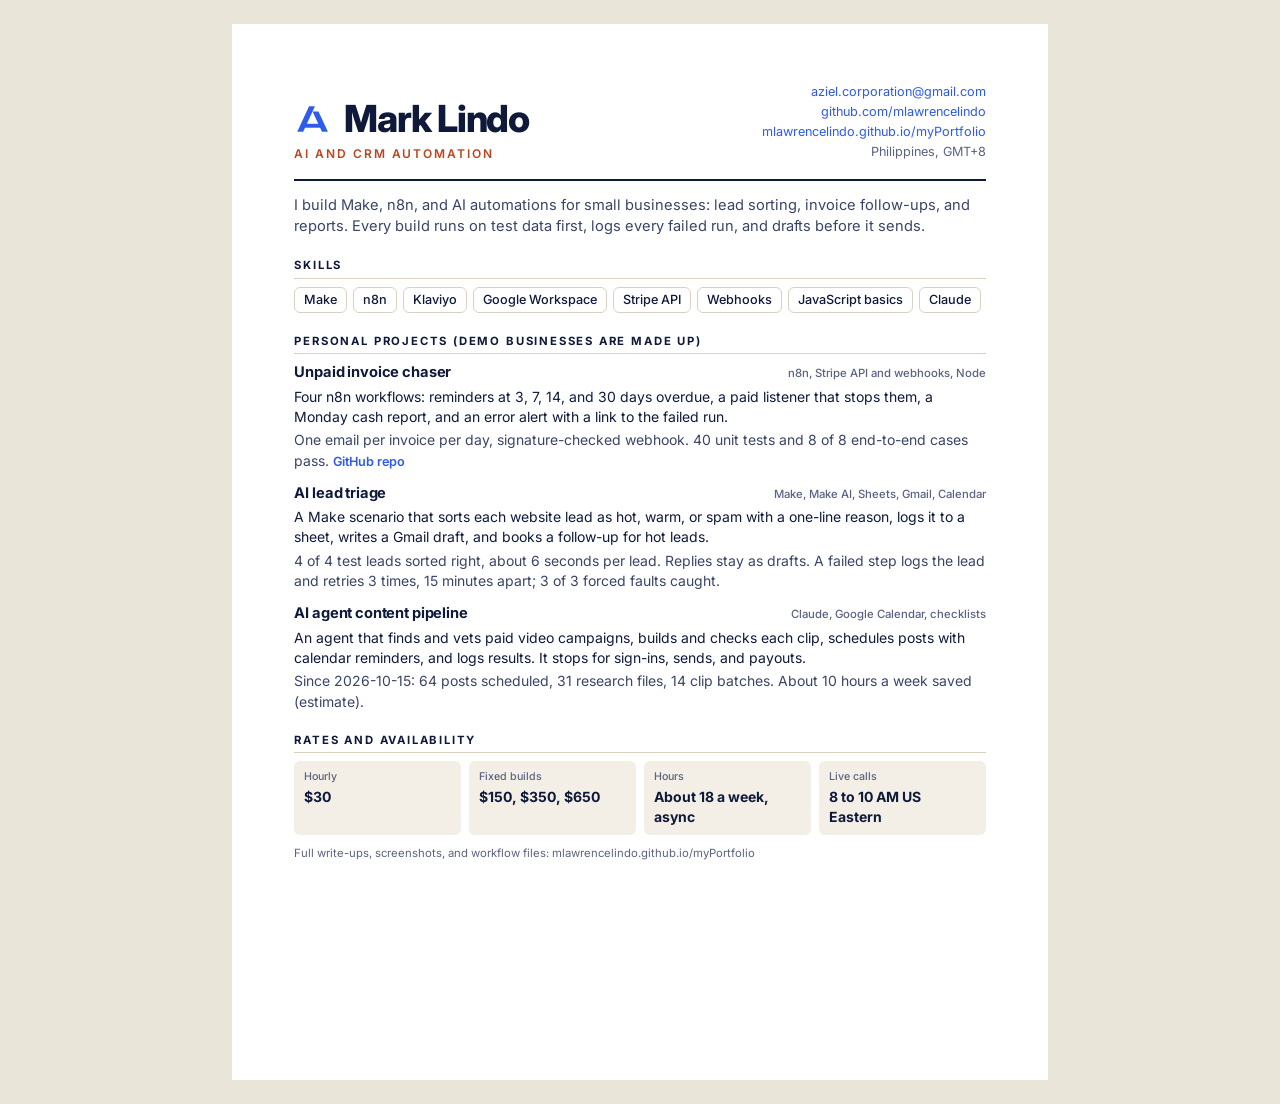
==== cv.html @ 78f50025 "Static Aziel portfolio and one-page CV" ====
<!doctype html>
<html lang="en">
<head>
<meta charset="utf-8">
<title>Mark Lindo | CV</title>
<link rel="preconnect" href="https://fonts.googleapis.com">
<link rel="preconnect" href="https://fonts.gstatic.com" crossorigin>
<link rel="stylesheet" href="https://fonts.googleapis.com/css2?family=Inter:wght@400;500;600;700;800&display=swap">
<style>
  @page { size: Letter; margin: 0; }
  * { box-sizing: border-box; }
  html, body { margin: 0; }
  body {
    font-family: "Inter", system-ui, sans-serif; color: #0F1A3A; background: #FFFFFF;
    font-size: 10.5pt; line-height: 1.45; -webkit-print-color-adjust: exact; print-color-adjust: exact;
  }
  .page { width: 8.5in; min-height: 11in; padding: 0.6in 0.65in; }
  h1, h2, h3, p, ul, dl, dd { margin: 0; }
  ul { padding: 0; list-style: none; }
  a { color: #2F5BEA; text-decoration: none; }

  header { display: grid; grid-template-columns: 1fr auto; gap: 24px; align-items: end; padding-bottom: 16px; border-bottom: 2px solid #0F1A3A; }
  .who { display: flex; align-items: center; gap: 14px; }
  .who img { width: 36px; height: 36px; }
  h1 { font-size: 28pt; font-weight: 800; letter-spacing: -0.03em; line-height: 1; }
  .title { font-size: 9pt; font-weight: 600; letter-spacing: 0.16em; text-transform: uppercase; color: #B8461F; margin-top: 8px; }
  .contact { text-align: right; font-size: 9.5pt; line-height: 1.6; }
  .contact span { color: #5B6380; }

  .intro { font-size: 11pt; color: #3A4566; margin-top: 14px; }

  h2 { font-size: 8.5pt; font-weight: 700; letter-spacing: 0.16em; text-transform: uppercase; color: #0F1A3A; margin: 20px 0 8px; padding-bottom: 4px; border-bottom: 1px solid #D9D2C3; }

  .skills { display: flex; flex-wrap: wrap; gap: 6px; }
  .skills li { border: 1px solid #D9D2C3; border-radius: 6px; padding: 3px 9px; font-size: 9.5pt; font-weight: 500; }

  .proj { margin-top: 12px; }
  .proj:first-of-type { margin-top: 0; }
  .proj-head { display: flex; justify-content: space-between; gap: 16px; align-items: baseline; }
  h3 { font-size: 11pt; font-weight: 700; letter-spacing: -0.01em; }
  .stack { font-size: 8.5pt; font-weight: 500; color: #5B6380; white-space: nowrap; }
  .proj p { margin-top: 3px; }
  .proj .proof { color: #3A4566; }
  .proj a { font-size: 9.5pt; font-weight: 600; }

  .note { font-size: 8.5pt; color: #5B6380; margin-top: 10px; }

  .rates { display: grid; grid-template-columns: repeat(4, 1fr); gap: 8px; }
  .rates div { background: #F3EFE6; border-radius: 6px; padding: 8px 10px; }
  .rates dt { font-size: 8pt; font-weight: 500; color: #5B6380; }
  .rates dd { font-size: 10.5pt; font-weight: 700; margin-top: 2px; }

  @media screen { body { background: #EAE5D9; } .page { margin: 24px auto; background: #FFFFFF; } }
</style>
</head>
<body>
<div class="page">
  <header>
    <div>
      <div class="who">
        <img src="assets/aziel-symbol.svg" alt="" width="36" height="36">
        <h1>Mark Lindo</h1>
      </div>
      <p class="title">AI and CRM automation</p>
    </div>
    <p class="contact">
      <a href="mailto:aziel.corporation@gmail.com">aziel.corporation@gmail.com</a><br>
      <a href="https://github.com/mlawrencelindo">github.com/mlawrencelindo</a><br>
      <a href="https://mlawrencelindo.github.io/myPortfolio/">mlawrencelindo.github.io/myPortfolio</a><br>
      <span>Philippines, GMT+8</span>
    </p>
  </header>

  <p class="intro">I build Make, n8n, and AI automations for small businesses: lead sorting, invoice follow-ups, and reports. Every build runs on test data first, logs every failed run, and drafts before it sends.</p>

  <h2>Skills</h2>
  <ul class="skills">
    <li>Make</li><li>n8n</li><li>Klaviyo</li><li>Google Workspace</li><li>Stripe API</li><li>Webhooks</li><li>JavaScript basics</li><li>Claude</li>
  </ul>

  <h2>Personal projects (demo businesses are made up)</h2>

  <div class="proj">
    <div class="proj-head"><h3>Unpaid invoice chaser</h3><span class="stack">n8n, Stripe API and webhooks, Node</span></div>
    <p>Four n8n workflows: reminders at 3, 7, 14, and 30 days overdue, a paid listener that stops them, a Monday cash report, and an error alert with a link to the failed run.</p>
    <p class="proof">One email per invoice per day, signature-checked webhook. 40 unit tests and 8 of 8 end-to-end cases pass. <a href="https://github.com/mlawrencelindo/n8n-invoice-chaser">GitHub repo</a></p>
  </div>

  <div class="proj">
    <div class="proj-head"><h3>AI lead triage</h3><span class="stack">Make, Make AI, Sheets, Gmail, Calendar</span></div>
    <p>A Make scenario that sorts each website lead as hot, warm, or spam with a one-line reason, logs it to a sheet, writes a Gmail draft, and books a follow-up for hot leads.</p>
    <p class="proof">4 of 4 test leads sorted right, about 6 seconds per lead. Replies stay as drafts. A failed step logs the lead and retries 3 times, 15 minutes apart; 3 of 3 forced faults caught.</p>
  </div>

  <div class="proj">
    <div class="proj-head"><h3>AI agent content pipeline</h3><span class="stack">Claude, Google Calendar, checklists</span></div>
    <p>An agent that finds and vets paid video campaigns, builds and checks each clip, schedules posts with calendar reminders, and logs results. It stops for sign-ins, sends, and payouts.</p>
    <p class="proof">Since 2026-10-15: 64 posts scheduled, 31 research files, 14 clip batches. About 10 hours a week saved (estimate).</p>
  </div>

  <h2>Rates and availability</h2>
  <dl class="rates">
    <div><dt>Hourly</dt><dd>$30</dd></div>
    <div><dt>Fixed builds</dt><dd>$150, $350, $650</dd></div>
    <div><dt>Hours</dt><dd>About 18 a week, async</dd></div>
    <div><dt>Live calls</dt><dd>8 to 10 AM US Eastern</dd></div>
  </dl>

  <p class="note">Full write-ups, screenshots, and workflow files: mlawrencelindo.github.io/myPortfolio</p>
</div>
</body>
</html>
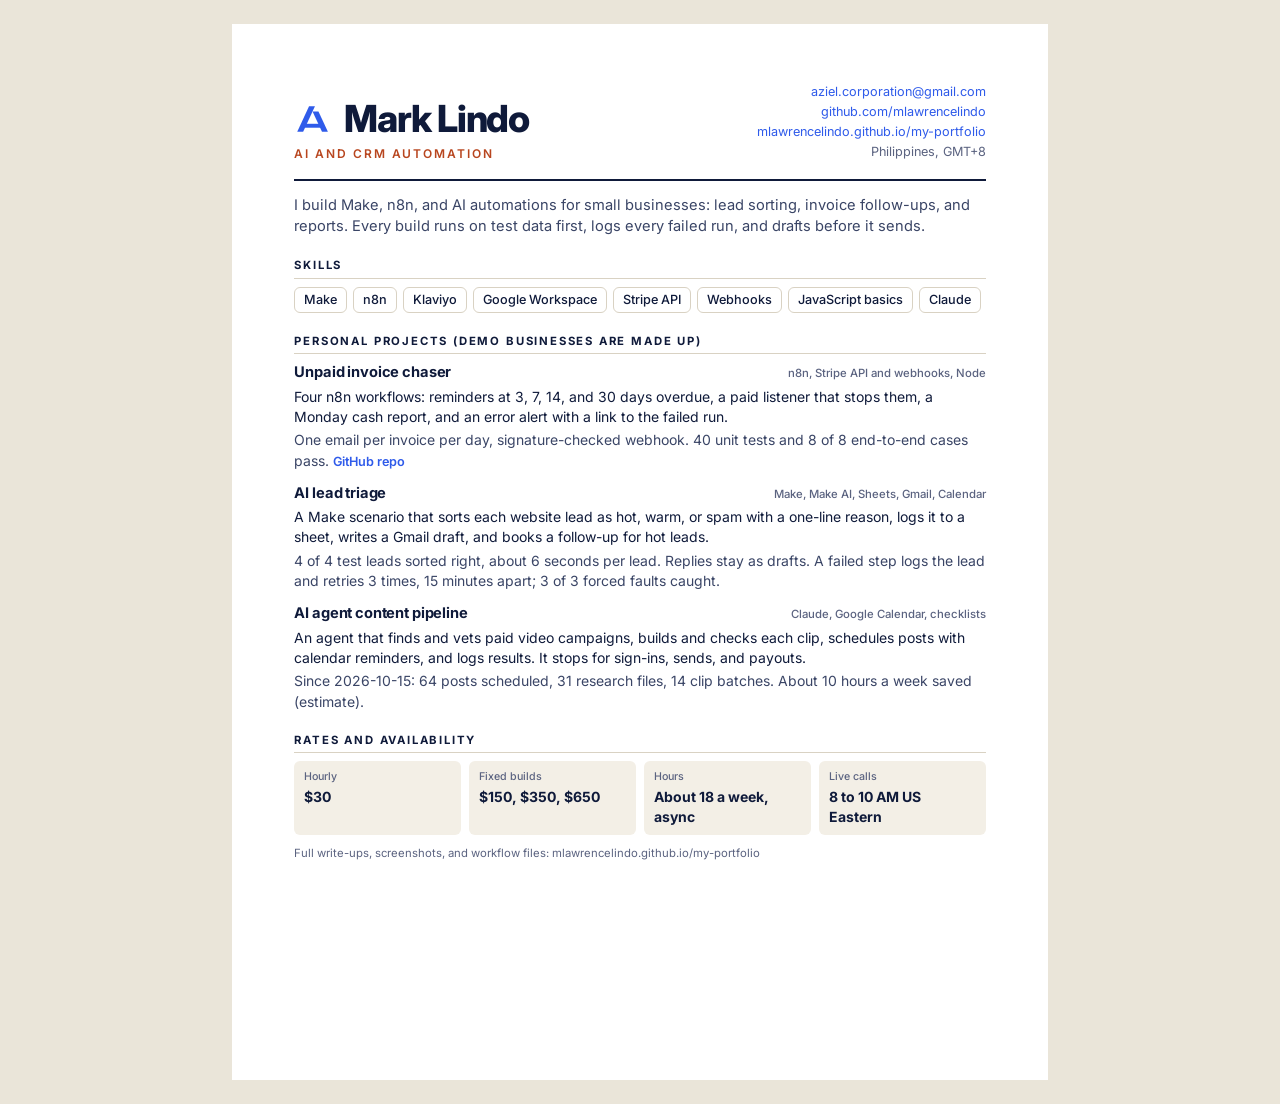
==== commit b24ac8e9: "Fix the site link in the CV" ====
--- a/cv.html
+++ b/cv.html
@@ -66,7 +66,7 @@
     <p class="contact">
       <a href="mailto:aziel.corporation@gmail.com">aziel.corporation@gmail.com</a><br>
       <a href="https://github.com/mlawrencelindo">github.com/mlawrencelindo</a><br>
-      <a href="https://mlawrencelindo.github.io/myPortfolio/">mlawrencelindo.github.io/myPortfolio</a><br>
+      <a href="https://mlawrencelindo.github.io/my-portfolio/">mlawrencelindo.github.io/my-portfolio</a><br>
       <span>Philippines, GMT+8</span>
     </p>
   </header>
@@ -106,7 +106,7 @@
     <div><dt>Live calls</dt><dd>8 to 10 AM US Eastern</dd></div>
   </dl>
 
-  <p class="note">Full write-ups, screenshots, and workflow files: mlawrencelindo.github.io/myPortfolio</p>
+  <p class="note">Full write-ups, screenshots, and workflow files: mlawrencelindo.github.io/my-portfolio</p>
 </div>
 </body>
 </html>
